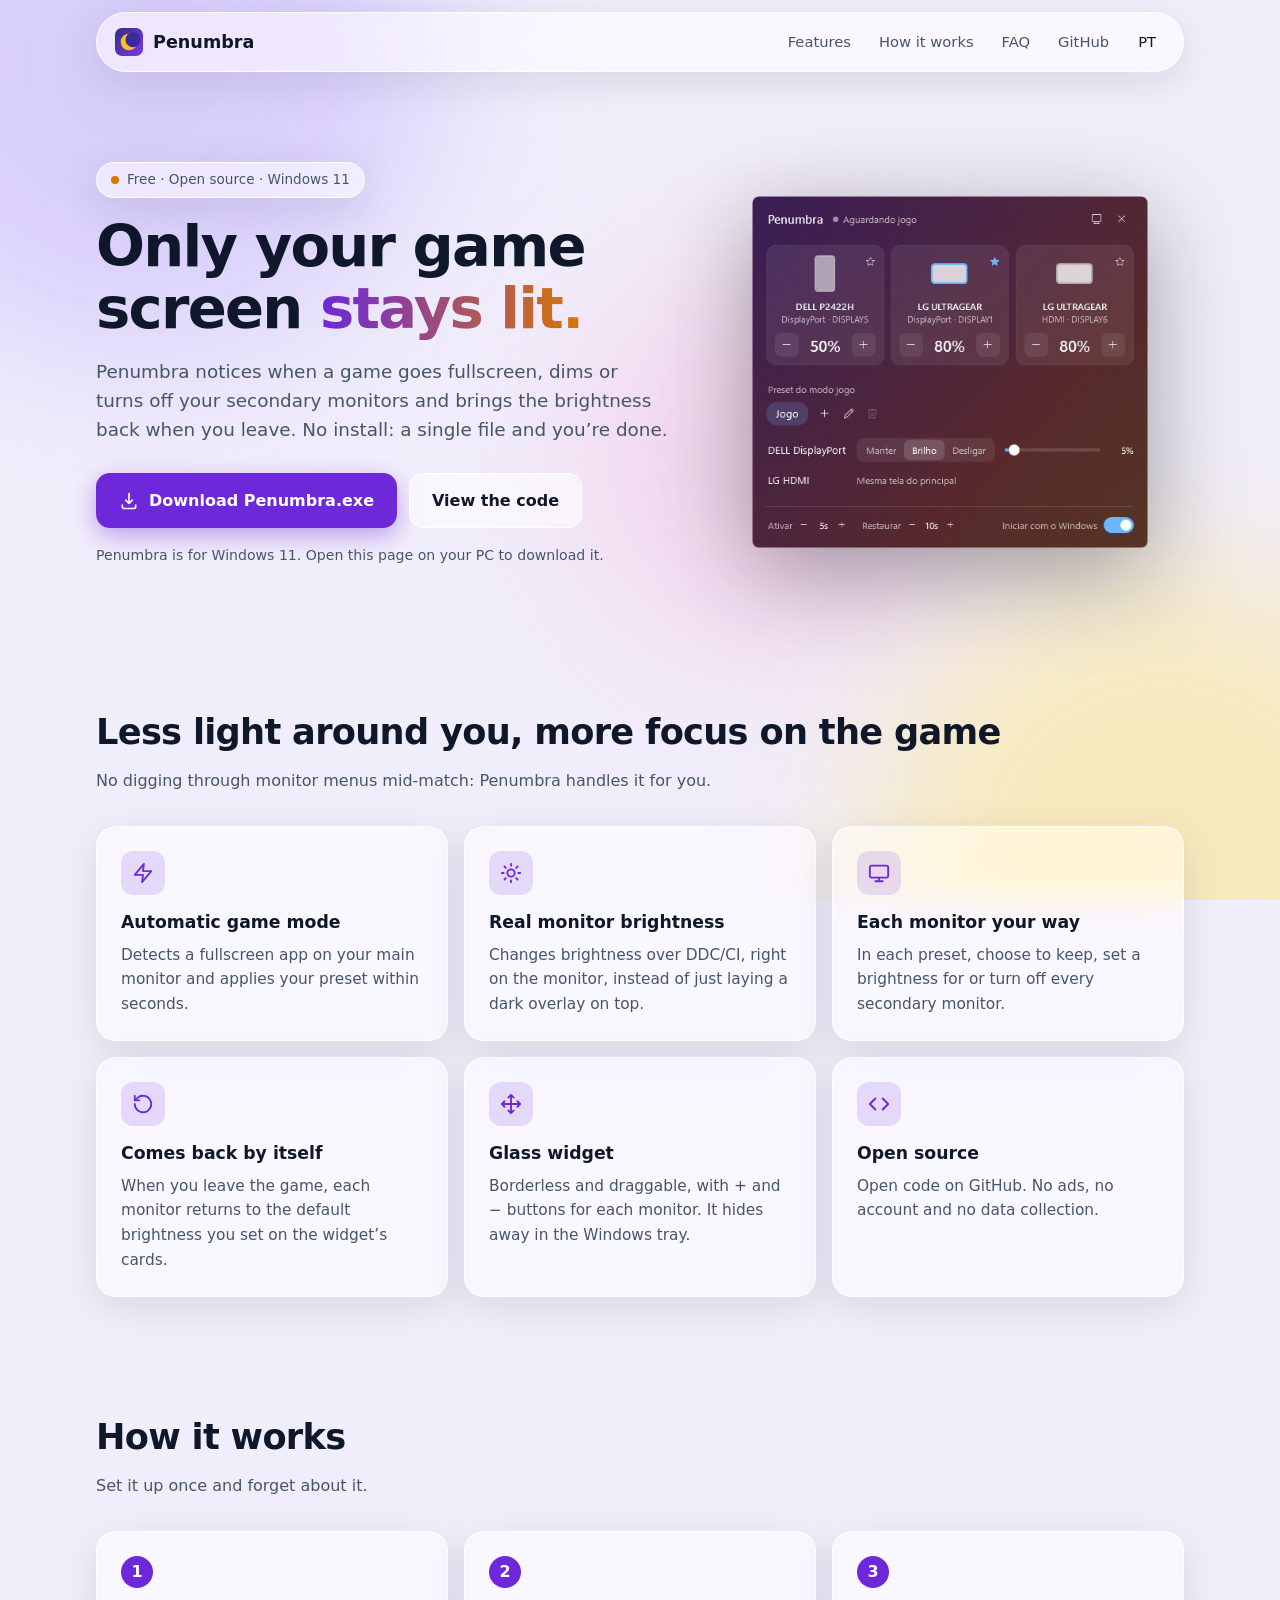
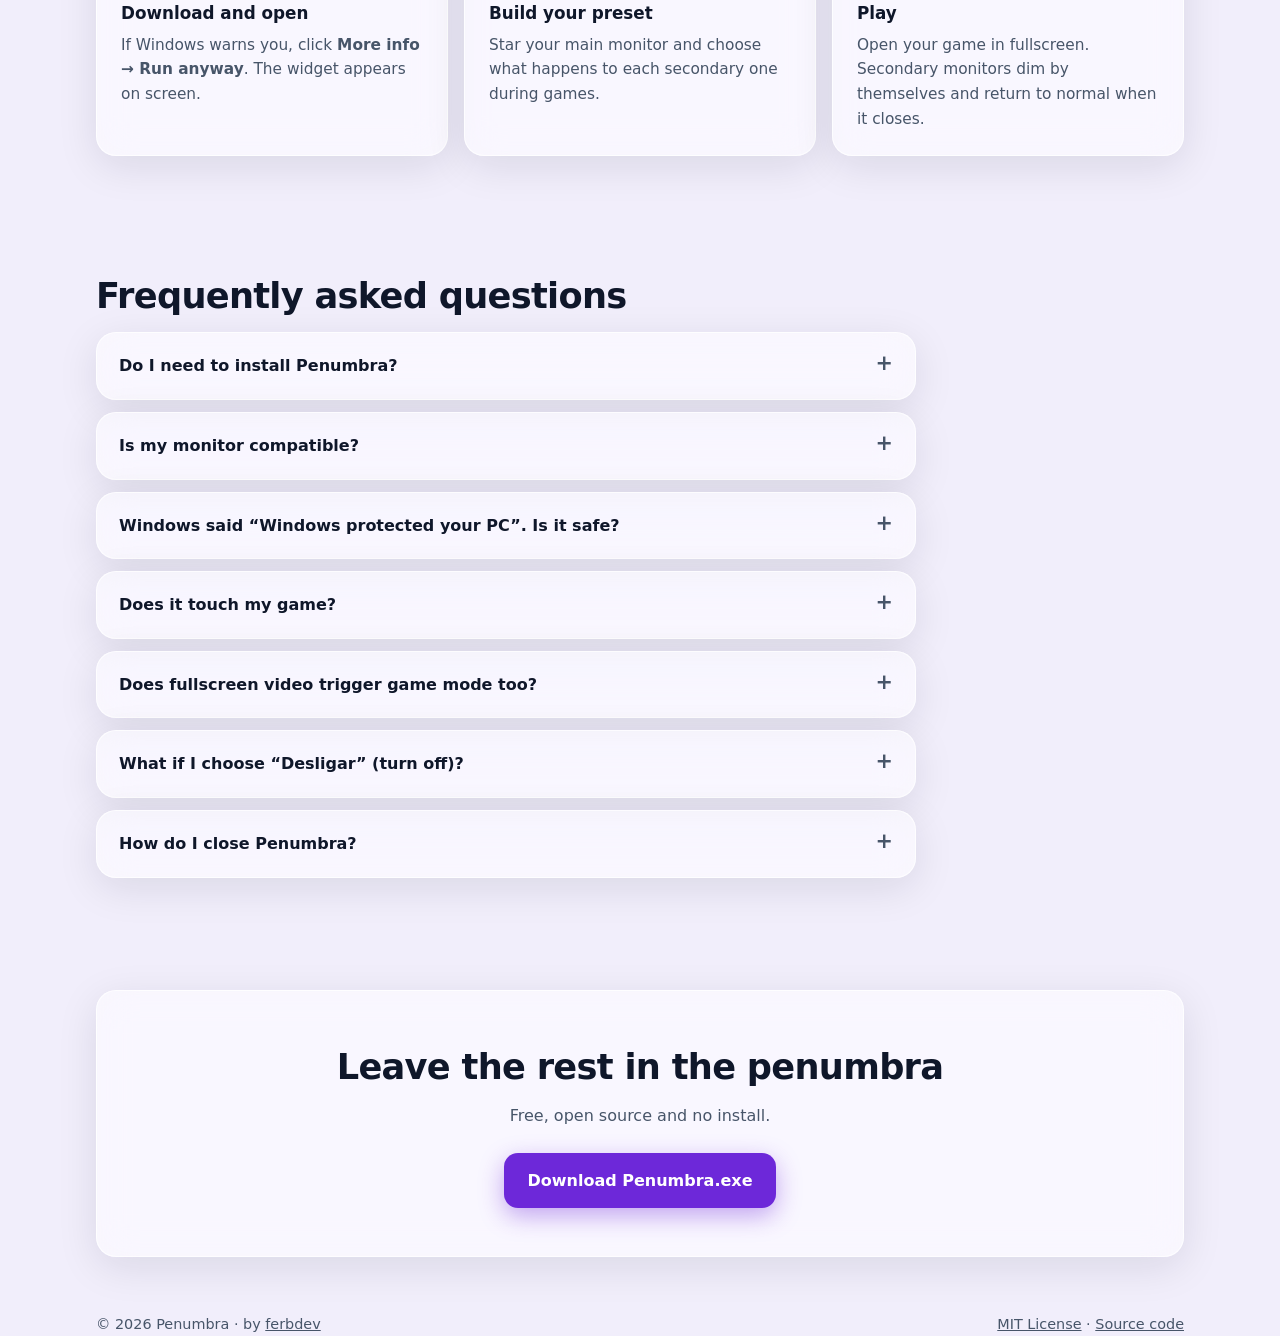
==== site/en/index.html @ 664ada7e "Primeira versao do Penumbra" ====
<!doctype html>
<html lang="en">
<head>
  <meta charset="utf-8">
  <meta name="viewport" content="width=device-width, initial-scale=1">
  <title>Penumbra: dim your secondary monitors while gaming (free)</title>
  <meta name="description" content="Penumbra is a free, open source Windows 11 widget that detects your fullscreen game, dims or turns off secondary monitors and restores brightness when you leave. Portable: a single .exe.">
  <meta name="keywords" content="dim secondary monitor, monitor brightness while gaming, windows brightness control, ddc/ci, game mode, multiple monitors, windows widget, free, open source">
  <meta name="theme-color" content="#f1eefb" media="(prefers-color-scheme: light)">
  <meta name="theme-color" content="#0c0a14" media="(prefers-color-scheme: dark)">
  <link rel="canonical" href="https://ferbdev.github.io/penumbra/en/">
  <link rel="alternate" hreflang="pt-BR" href="https://ferbdev.github.io/penumbra/">
  <link rel="alternate" hreflang="en" href="https://ferbdev.github.io/penumbra/en/">
  <link rel="alternate" hreflang="x-default" href="https://ferbdev.github.io/penumbra/en/">
  <link rel="icon" href="../assets/favicon.svg" type="image/svg+xml">

  <meta property="og:type" content="website">
  <meta property="og:site_name" content="Penumbra">
  <meta property="og:locale" content="en_US">
  <meta property="og:locale:alternate" content="pt_BR">
  <meta property="og:url" content="https://ferbdev.github.io/penumbra/en/">
  <meta property="og:title" content="Penumbra: only your game screen stays lit">
  <meta property="og:description" content="Free Windows 11 widget that dims your secondary monitors while you play. A single .exe, no install.">
  <meta property="og:image" content="https://ferbdev.github.io/penumbra/assets/og.png">
  <meta property="og:image:width" content="1200">
  <meta property="og:image:height" content="630">
  <meta property="og:image:alt" content="Penumbra widget showing brightness for each monitor and the game mode preset">
  <meta name="twitter:card" content="summary_large_image">

  <link rel="stylesheet" href="../assets/styles.css">

  <script type="application/ld+json">
  {
    "@context": "https://schema.org",
    "@type": "SoftwareApplication",
    "name": "Penumbra",
    "description": "Windows widget that dims or turns off secondary monitors during fullscreen games and restores brightness when you leave.",
    "applicationCategory": "UtilitiesApplication",
    "operatingSystem": "Windows 11",
    "url": "https://ferbdev.github.io/penumbra/en/",
    "downloadUrl": "https://github.com/ferbdev/penumbra/releases/latest/download/Penumbra.exe",
    "screenshot": "https://ferbdev.github.io/penumbra/assets/widget.png",
    "image": "https://ferbdev.github.io/penumbra/assets/og.png",
    "inLanguage": ["en", "pt-BR"],
    "isAccessibleForFree": true,
    "license": "https://opensource.org/licenses/MIT",
    "offers": { "@type": "Offer", "price": "0", "priceCurrency": "USD" },
    "author": { "@type": "Person", "name": "ferbdev", "url": "https://github.com/ferbdev" },
    "softwareVersion": "0.1.0",
    "processorRequirements": "x64",
    "sameAs": ["https://github.com/ferbdev/penumbra"]
  }
  </script>
</head>
<body>
  <div class="backdrop" aria-hidden="true"><span></span><span></span><span></span></div>

  <nav class="nav glass" aria-label="Main">
    <a class="brand" href="./" aria-label="Penumbra, home page">
      <img src="../assets/favicon.svg" alt="" width="28" height="28">
      Penumbra
    </a>
    <ul class="nav-links">
      <li><a href="#features">Features</a></li>
      <li><a href="#how-it-works">How it works</a></li>
      <li><a href="#faq">FAQ</a></li>
      <li><a href="https://github.com/ferbdev/penumbra" rel="noopener">GitHub</a></li>
      <li class="keep"><a class="lang" href="../" hreflang="pt-BR" lang="pt-BR">PT</a></li>
    </ul>
  </nav>

  <main class="container">
    <section class="hero">
      <div>
        <span class="eyebrow glass"><span class="dot" aria-hidden="true"></span>Free · Open source · Windows 11</span>
        <h1>Only your game screen <span class="grad">stays lit.</span></h1>
        <p class="lead">
          Penumbra notices when a game goes fullscreen, dims or turns off your secondary monitors
          and brings the brightness back when you leave. No install: a single file and you’re done.
        </p>
        <div class="cta">
          <a class="btn btn-primary" href="https://github.com/ferbdev/penumbra/releases/latest/download/Penumbra.exe" data-action="download">
            <svg viewBox="0 0 24 24" fill="none" stroke="currentColor" stroke-width="2" stroke-linecap="round" stroke-linejoin="round" aria-hidden="true"><path d="M12 3v12m0 0-4-4m4 4 4-4M4 17v2a2 2 0 0 0 2 2h12a2 2 0 0 0 2-2v-2"/></svg>
            Download Penumbra.exe
          </a>
          <a class="btn btn-ghost" href="https://github.com/ferbdev/penumbra" rel="noopener">View the code</a>
        </div>
        <p class="meta" data-platform-note>Portable · Windows 11 64-bit · nothing to install</p>
      </div>

      <div class="showcase">
        <img src="../assets/widget.png" alt="Penumbra widget with a brightness card for each monitor and the game mode preset" width="500" height="445" fetchpriority="high">
      </div>
    </section>

    <section id="features" aria-labelledby="features-title">
      <h2 class="section-title" id="features-title">Less light around you, more focus on the game</h2>
      <p class="section-sub">No digging through monitor menus mid-match: Penumbra handles it for you.</p>
      <ul class="features">
        <li class="feature glass">
          <div class="icon"><svg viewBox="0 0 24 24" fill="none" stroke="currentColor" stroke-width="2" stroke-linecap="round" stroke-linejoin="round" aria-hidden="true"><path d="M13 2 3 14h9l-1 8 10-12h-9z"/></svg></div>
          <h3>Automatic game mode</h3>
          <p>Detects a fullscreen app on your main monitor and applies your preset within seconds.</p>
        </li>
        <li class="feature glass">
          <div class="icon"><svg viewBox="0 0 24 24" fill="none" stroke="currentColor" stroke-width="2" stroke-linecap="round" aria-hidden="true"><circle cx="12" cy="12" r="4"/><path d="M12 2v2M12 20v2M4.9 4.9l1.4 1.4M17.7 17.7l1.4 1.4M2 12h2M20 12h2M4.9 19.1l1.4-1.4M17.7 6.3l1.4-1.4"/></svg></div>
          <h3>Real monitor brightness</h3>
          <p>Changes brightness over DDC/CI, right on the monitor, instead of just laying a dark overlay on top.</p>
        </li>
        <li class="feature glass">
          <div class="icon"><svg viewBox="0 0 24 24" fill="none" stroke="currentColor" stroke-width="2" stroke-linecap="round" stroke-linejoin="round" aria-hidden="true"><rect x="2" y="4" width="20" height="13" rx="2"/><path d="M8 21h8M12 17v4"/></svg></div>
          <h3>Each monitor your way</h3>
          <p>In each preset, choose to keep, set a brightness for or turn off every secondary monitor.</p>
        </li>
        <li class="feature glass">
          <div class="icon"><svg viewBox="0 0 24 24" fill="none" stroke="currentColor" stroke-width="2" stroke-linecap="round" stroke-linejoin="round" aria-hidden="true"><path d="M3 12a9 9 0 1 0 3-6.7L3 8"/><path d="M3 3v5h5"/></svg></div>
          <h3>Comes back by itself</h3>
          <p>When you leave the game, each monitor returns to the default brightness you set on the widget’s cards.</p>
        </li>
        <li class="feature glass">
          <div class="icon"><svg viewBox="0 0 24 24" fill="none" stroke="currentColor" stroke-width="2" stroke-linecap="round" stroke-linejoin="round" aria-hidden="true"><path d="M5 9l-3 3 3 3M9 5l3-3 3 3M15 19l-3 3-3-3M19 9l3 3-3 3M2 12h20M12 2v20"/></svg></div>
          <h3>Glass widget</h3>
          <p>Borderless and draggable, with + and − buttons for each monitor. It hides away in the Windows tray.</p>
        </li>
        <li class="feature glass">
          <div class="icon"><svg viewBox="0 0 24 24" fill="none" stroke="currentColor" stroke-width="2" stroke-linecap="round" stroke-linejoin="round" aria-hidden="true"><path d="M16 18l6-6-6-6M8 6l-6 6 6 6"/></svg></div>
          <h3>Open source</h3>
          <p>Open code on GitHub. No ads, no account and no data collection.</p>
        </li>
      </ul>
    </section>

    <section id="how-it-works" aria-labelledby="how-title">
      <h2 class="section-title" id="how-title">How it works</h2>
      <p class="section-sub">Set it up once and forget about it.</p>
      <ol class="steps">
        <li class="step glass">
          <h3>Download and open</h3>
          <p>If Windows warns you, click <strong>More info → Run anyway</strong>. The widget appears on screen.</p>
        </li>
        <li class="step glass">
          <h3>Build your preset</h3>
          <p>Star your main monitor and choose what happens to each secondary one during games.</p>
        </li>
        <li class="step glass">
          <h3>Play</h3>
          <p>Open your game in fullscreen. Secondary monitors dim by themselves and return to normal when it closes.</p>
        </li>
      </ol>
    </section>

    <section id="faq" aria-labelledby="faq-title">
      <h2 class="section-title" id="faq-title">Frequently asked questions</h2>
      <div class="faq">
        <details class="glass">
          <summary>Do I need to install Penumbra?</summary>
          <p>No. It’s a single <code>Penumbra.exe</code> with everything built in, including .NET. Just download and open it. It doesn’t ask for administrator rights.</p>
        </details>
        <details class="glass">
          <summary>Is my monitor compatible?</summary>
          <p>It needs to support DDC/CI, which is common on external monitors and sometimes has to be enabled in the monitor’s own menu. Laptop screens, some adapters and some docks don’t offer this control. When there’s no response, the card shows N/D.</p>
        </details>
        <details class="glass">
          <summary>Windows said “Windows protected your PC”. Is it safe?</summary>
          <p>This SmartScreen warning appears for new programs without a digital signature yet. Penumbra’s code is open and the executable is built automatically on GitHub from it, with a SHA-256 hash published for each release. Click <strong>More info → Run anyway</strong>.</p>
        </details>
        <details class="glass">
          <summary>Does it touch my game?</summary>
          <p>No. Penumbra only checks whether the active window covers the main monitor. It doesn’t inject anything into the game or read its memory.</p>
        </details>
        <details class="glass">
          <summary>Does fullscreen video trigger game mode too?</summary>
          <p>Yes, because detection is based on fullscreen. To watch without triggering it, use <strong>Pausar detecção</strong> (pause detection) in the tray icon menu.</p>
        </details>
        <details class="glass">
          <summary>What if I choose “Desligar” (turn off)?</summary>
          <p>Some monitors only come back with their physical button, or make Windows move your open windows. If that happens with yours, use 0% brightness in the preset.</p>
        </details>
        <details class="glass">
          <summary>How do I close Penumbra?</summary>
          <p>The widget’s X only hides it. To quit, right-click the tray icon and choose <strong>Sair</strong> (exit).</p>
        </details>
      </div>
    </section>

    <section aria-labelledby="final-title">
      <div class="final-cta glass">
        <h2 class="section-title" id="final-title">Leave the rest in the penumbra</h2>
        <p class="section-sub" style="margin: 0 auto 24px;">Free, open source and no install.</p>
        <div class="cta">
          <a class="btn btn-primary" href="https://github.com/ferbdev/penumbra/releases/latest/download/Penumbra.exe" data-action="download">Download Penumbra.exe</a>
        </div>
      </div>
    </section>
  </main>

  <footer class="container">
    <div class="row">
      <span>© 2026 Penumbra · by <a href="https://github.com/ferbdev" rel="noopener">ferbdev</a></span>
      <span><a href="https://github.com/ferbdev/penumbra/blob/main/LICENSE" rel="noopener">MIT License</a> · <a href="https://github.com/ferbdev/penumbra" rel="noopener">Source code</a></span>
    </div>
  </footer>

  <script src="../assets/app.js" defer></script>
</body>
</html>
---- site/assets/styles.css ----
:root {
  --bg: #f1eefb;
  --text: #0f172a;
  --muted: #475569;
  --accent: #6d28d9;
  --accent-2: #d97706;
  --accent-contrast: #ffffff;
  --glass: rgba(255, 255, 255, 0.55);
  --glass-strong: rgba(255, 255, 255, 0.72);
  --glass-border: rgba(255, 255, 255, 0.75);
  --shadow: 0 10px 40px rgba(15, 23, 42, 0.10);
  --blob-1: #c4b5fd;
  --blob-2: #fde68a;
  --blob-3: #f9a8d4;
  --radius: 20px;
  --max: 1120px;
  color-scheme: light;
}

@media (prefers-color-scheme: dark) {
  :root {
    --bg: #0c0a14;
    --text: #f1f5f9;
    --muted: #94a3b8;
    --accent: #a78bfa;
    --accent-2: #fbbf24;
    --accent-contrast: #0c0a14;
    --glass: rgba(24, 28, 37, 0.55);
    --glass-strong: rgba(24, 28, 37, 0.75);
    --glass-border: rgba(255, 255, 255, 0.08);
    --shadow: 0 10px 40px rgba(0, 0, 0, 0.45);
    --blob-1: #4c1d95;
    --blob-2: #b45309;
    --blob-3: #312e81;
    color-scheme: dark;
  }
}

* { box-sizing: border-box; }

html { scroll-behavior: smooth; }

body {
  margin: 0;
  min-height: 100vh;
  background: var(--bg);
  color: var(--text);
  font-family: "Segoe UI Variable Text", "Segoe UI", system-ui, -apple-system, Roboto, "Helvetica Neue", Arial, sans-serif;
  line-height: 1.6;
  -webkit-font-smoothing: antialiased;
  overflow-x: hidden;
}

/* Manchas de cor desfocadas atrás do vidro */
.backdrop {
  position: fixed;
  inset: 0;
  z-index: -1;
  overflow: hidden;
  pointer-events: none;
}
.backdrop span {
  position: absolute;
  width: 46vmax;
  height: 46vmax;
  border-radius: 50%;
  filter: blur(80px);
  opacity: 0.55;
}
.backdrop span:nth-child(1) { background: var(--blob-1); top: -18vmax; left: -12vmax; }
.backdrop span:nth-child(2) { background: var(--blob-2); bottom: -20vmax; right: -14vmax; }
.backdrop span:nth-child(3) { background: var(--blob-3); top: 30%; left: 45%; width: 30vmax; height: 30vmax; opacity: 0.35; }

.glass {
  background: var(--glass);
  border: 1px solid var(--glass-border);
  border-radius: var(--radius);
  box-shadow: var(--shadow);
  -webkit-backdrop-filter: blur(18px) saturate(160%);
  backdrop-filter: blur(18px) saturate(160%);
}

.container {
  width: 100%;
  max-width: var(--max);
  margin: 0 auto;
  padding: 0 16px;
}

a { color: var(--accent); }

/* Navegação */
.nav {
  position: sticky;
  top: 12px;
  z-index: 10;
  margin: 12px auto 0;
  max-width: calc(var(--max) - 32px);
  width: calc(100% - 32px);
  display: flex;
  align-items: center;
  justify-content: space-between;
  gap: 12px;
  padding: 10px 14px 10px 18px;
  border-radius: 999px;
}
.brand {
  display: flex;
  align-items: center;
  gap: 10px;
  font-weight: 700;
  font-size: 1.1rem;
  color: var(--text);
  text-decoration: none;
}
.brand img { width: 28px; height: 28px; }
.nav-links {
  display: flex;
  align-items: center;
  gap: 4px;
  list-style: none;
  margin: 0;
  padding: 0;
}
.nav-links a {
  display: block;
  padding: 6px 12px;
  border-radius: 999px;
  color: var(--muted);
  text-decoration: none;
  font-size: 0.92rem;
}
.nav-links a:hover { color: var(--text); background: var(--glass-strong); }
.nav-links .lang { border: 1px solid var(--glass-border); color: var(--text); }

/* Hero */
.hero {
  display: grid;
  grid-template-columns: 1.1fr 0.9fr;
  align-items: center;
  gap: 48px;
  padding: 88px 0 64px;
}
.eyebrow {
  display: inline-flex;
  align-items: center;
  gap: 8px;
  padding: 6px 14px;
  border-radius: 999px;
  font-size: 0.85rem;
  color: var(--muted);
}
.eyebrow .dot {
  width: 8px;
  height: 8px;
  border-radius: 50%;
  background: var(--accent-2);
  box-shadow: 0 0 0 0 var(--accent-2);
  animation: beat 1.6s ease-out infinite;
}
h1 {
  font-size: clamp(2.2rem, 5vw, 3.6rem);
  line-height: 1.08;
  letter-spacing: -0.03em;
  margin: 18px 0 16px;
}
h1 .grad {
  background: linear-gradient(90deg, var(--accent), var(--accent-2));
  -webkit-background-clip: text;
  background-clip: text;
  color: transparent;
}
.lead {
  font-size: 1.15rem;
  color: var(--muted);
  max-width: 34em;
  margin: 0 0 28px;
}
.cta {
  display: flex;
  flex-wrap: wrap;
  gap: 12px;
  align-items: center;
}
.btn {
  display: inline-flex;
  align-items: center;
  gap: 10px;
  padding: 14px 22px;
  border-radius: 14px;
  border: 1px solid transparent;
  font: inherit;
  font-weight: 600;
  font-size: 1rem;
  text-decoration: none;
  cursor: pointer;
  transition: transform 0.15s ease, box-shadow 0.15s ease, background 0.15s ease;
}
.btn svg { width: 20px; height: 20px; flex: none; }
.btn-primary {
  background: var(--accent);
  color: var(--accent-contrast);
  box-shadow: 0 8px 24px color-mix(in srgb, var(--accent) 40%, transparent);
}
.btn-primary:hover { transform: translateY(-1px); }
.btn-primary:disabled { opacity: 0.5; cursor: not-allowed; transform: none; }
.btn-ghost {
  background: var(--glass);
  border-color: var(--glass-border);
  color: var(--text);
  -webkit-backdrop-filter: blur(12px);
  backdrop-filter: blur(12px);
}
.btn-ghost:hover { background: var(--glass-strong); }
.btn:focus-visible { outline: 3px solid color-mix(in srgb, var(--accent) 50%, transparent); outline-offset: 2px; }
.meta {
  margin-top: 16px;
  font-size: 0.88rem;
  color: var(--muted);
}

.showcase {
  position: relative;
  display: grid;
  place-items: center;
  padding: 36px;
}
.showcase img {
  width: 100%;
  max-width: 480px;
  height: auto;
  filter: drop-shadow(0 24px 48px rgba(0, 0, 0, 0.35));
  animation: float 6s ease-in-out infinite;
}

/* Seções */
section { padding: 56px 0; }
.section-title {
  font-size: clamp(1.6rem, 3vw, 2.2rem);
  letter-spacing: -0.02em;
  margin: 0 0 8px;
}
.section-sub { color: var(--muted); margin: 0 0 32px; max-width: 40em; }

.features {
  display: grid;
  grid-template-columns: repeat(3, 1fr);
  gap: 16px;
  list-style: none;
  padding: 0;
  margin: 0;
}
.feature { padding: 24px; }
.feature .icon {
  display: grid;
  place-items: center;
  width: 44px;
  height: 44px;
  border-radius: 12px;
  background: color-mix(in srgb, var(--accent) 14%, transparent);
  color: var(--accent);
  margin-bottom: 14px;
}
.feature .icon svg { width: 22px; height: 22px; }
.feature h3 { margin: 0 0 6px; font-size: 1.08rem; }
.feature p { margin: 0; color: var(--muted); font-size: 0.96rem; }

.steps {
  display: grid;
  grid-template-columns: repeat(3, 1fr);
  gap: 16px;
  counter-reset: step;
  list-style: none;
  padding: 0;
  margin: 0;
}
.step { padding: 24px; position: relative; }
.step::before {
  counter-increment: step;
  content: counter(step);
  display: grid;
  place-items: center;
  width: 32px;
  height: 32px;
  border-radius: 50%;
  background: var(--accent);
  color: var(--accent-contrast);
  font-weight: 700;
  margin-bottom: 12px;
}
.step h3 { margin: 0 0 6px; font-size: 1.05rem; }
.step p { margin: 0; color: var(--muted); font-size: 0.96rem; }

.faq { display: grid; gap: 12px; max-width: 820px; }
.faq details { padding: 4px 22px; }
.faq summary {
  cursor: pointer;
  padding: 16px 0;
  font-weight: 600;
  list-style: none;
  display: flex;
  justify-content: space-between;
  gap: 16px;
}
.faq summary::-webkit-details-marker { display: none; }
.faq summary::after { content: "+"; color: var(--muted); font-size: 1.3rem; line-height: 1; }
.faq details[open] summary::after { content: "−"; }
.faq details p { margin: 0 0 16px; color: var(--muted); }

.final-cta {
  text-align: center;
  padding: 48px 24px;
}
.final-cta .cta { justify-content: center; }

footer {
  padding: 32px 0 48px;
  color: var(--muted);
  font-size: 0.9rem;
}
footer .row { display: flex; flex-wrap: wrap; justify-content: space-between; gap: 12px; }
footer a { color: var(--muted); }

.sr-only {
  position: absolute;
  width: 1px;
  height: 1px;
  padding: 0;
  margin: -1px;
  overflow: hidden;
  clip: rect(0, 0, 0, 0);
  border: 0;
}

/* Guia pós-download: seta para a área de downloads do navegador (canto superior direito) */
.download-guide {
  position: fixed;
  top: 0;
  right: 0;
  z-index: 30;
  width: min(400px, 100%);
  padding: 8px 16px 16px;
  pointer-events: none;
  opacity: 0;
  visibility: hidden;
  transform: translateY(-12px);
  transition: opacity 0.25s ease, transform 0.25s ease, visibility 0s linear 0.25s;
}
.download-guide.show {
  opacity: 1;
  visibility: visible;
  transform: none;
  transition: opacity 0.25s ease, transform 0.25s ease;
}
.guide-arrow {
  display: flex;
  justify-content: flex-end;
  padding-right: 24px;
  color: var(--accent);
}
.guide-arrow svg {
  width: 48px;
  height: 48px;
  filter: drop-shadow(0 4px 12px color-mix(in srgb, var(--accent) 45%, transparent));
  animation: nudge 1.2s ease-in-out infinite;
}
.guide-panel {
  position: relative;
  margin-top: 4px;
  padding: 20px 20px 18px;
  max-height: calc(100vh - 80px);
  overflow-x: hidden;
  overflow-y: auto;
  background: var(--glass-strong);
  pointer-events: auto;
}
.guide-panel h4 { margin: 0 32px 10px 0; font-size: 1.08rem; }
.guide-close {
  position: absolute;
  top: 8px;
  right: 10px;
  border: 0;
  background: none;
  color: var(--muted);
  font-size: 1.4rem;
  line-height: 1;
  cursor: pointer;
}
.guide-notice {
  margin: 0 0 12px;
  padding: 10px 12px;
  border-radius: 12px;
  background: color-mix(in srgb, var(--accent) 12%, transparent);
  font-size: 0.92rem;
}
.guide-steps {
  margin: 0;
  padding-left: 22px;
  display: grid;
  gap: 12px;
  font-size: 0.94rem;
}
.guide-steps li::marker { color: var(--accent); font-weight: 700; }
.guide-hint {
  display: block;
  margin-top: 4px;
  color: var(--muted);
  font-size: 0.86rem;
}
kbd {
  display: inline-block;
  padding: 1px 6px;
  border: 1px solid var(--glass-border);
  border-bottom-width: 2px;
  border-radius: 6px;
  background: var(--glass);
  font-family: inherit;
  font-size: 0.82em;
}
/* Miniatura do aviso do SmartScreen, com "Mais informações" em destaque */
.smartscreen-mock {
  display: grid;
  gap: 6px;
  margin-top: 8px;
  padding: 12px 14px;
  border-radius: 10px;
  background: #0b5ba8;
  color: #fff;
  font-size: 0.82rem;
}
.ss-title { font-size: 0.98rem; }
.ss-more {
  justify-self: start;
  padding: 0 4px;
  border-radius: 4px;
  text-decoration: underline;
  outline: 2px solid #facc15;
  outline-offset: 2px;
  animation: highlight 1.6s ease-in-out infinite;
}
.ss-run {
  justify-self: end;
  padding: 4px 12px;
  border: 2px solid #facc15;
  background: #fff;
  color: #0b0e14;
  font-weight: 600;
}
.guide-next { margin: 14px 0 0; color: var(--muted); font-size: 0.88rem; }
.guide-actions { display: flex; flex-wrap: wrap; gap: 8px; margin-top: 14px; }
.guide-actions .btn { padding: 10px 16px; font-size: 0.92rem; }

@keyframes nudge { 0%, 100% { transform: translate(0, 0); } 50% { transform: translate(6px, -6px); } }
@keyframes highlight { 0%, 100% { outline-color: #facc15; } 50% { outline-color: transparent; } }
@keyframes float { 0%, 100% { transform: translateY(0); } 50% { transform: translateY(-10px); } }
@keyframes beat {
  0% { box-shadow: 0 0 0 0 color-mix(in srgb, var(--accent-2) 60%, transparent); }
  100% { box-shadow: 0 0 0 10px transparent; }
}

@media (prefers-reduced-motion: reduce) {
  *, *::before, *::after { animation: none !important; transition: none !important; }
}

@media (max-width: 900px) {
  .hero { grid-template-columns: 1fr; padding: 56px 0 32px; gap: 24px; text-align: center; }
  .lead { margin-left: auto; margin-right: auto; }
  .cta { justify-content: center; }
  .features, .steps { grid-template-columns: 1fr 1fr; }
}

@media (max-width: 640px) {
  .nav-links li:not(.keep) { display: none; }
  .features, .steps { grid-template-columns: 1fr; }
  .btn { width: 100%; justify-content: center; }
}
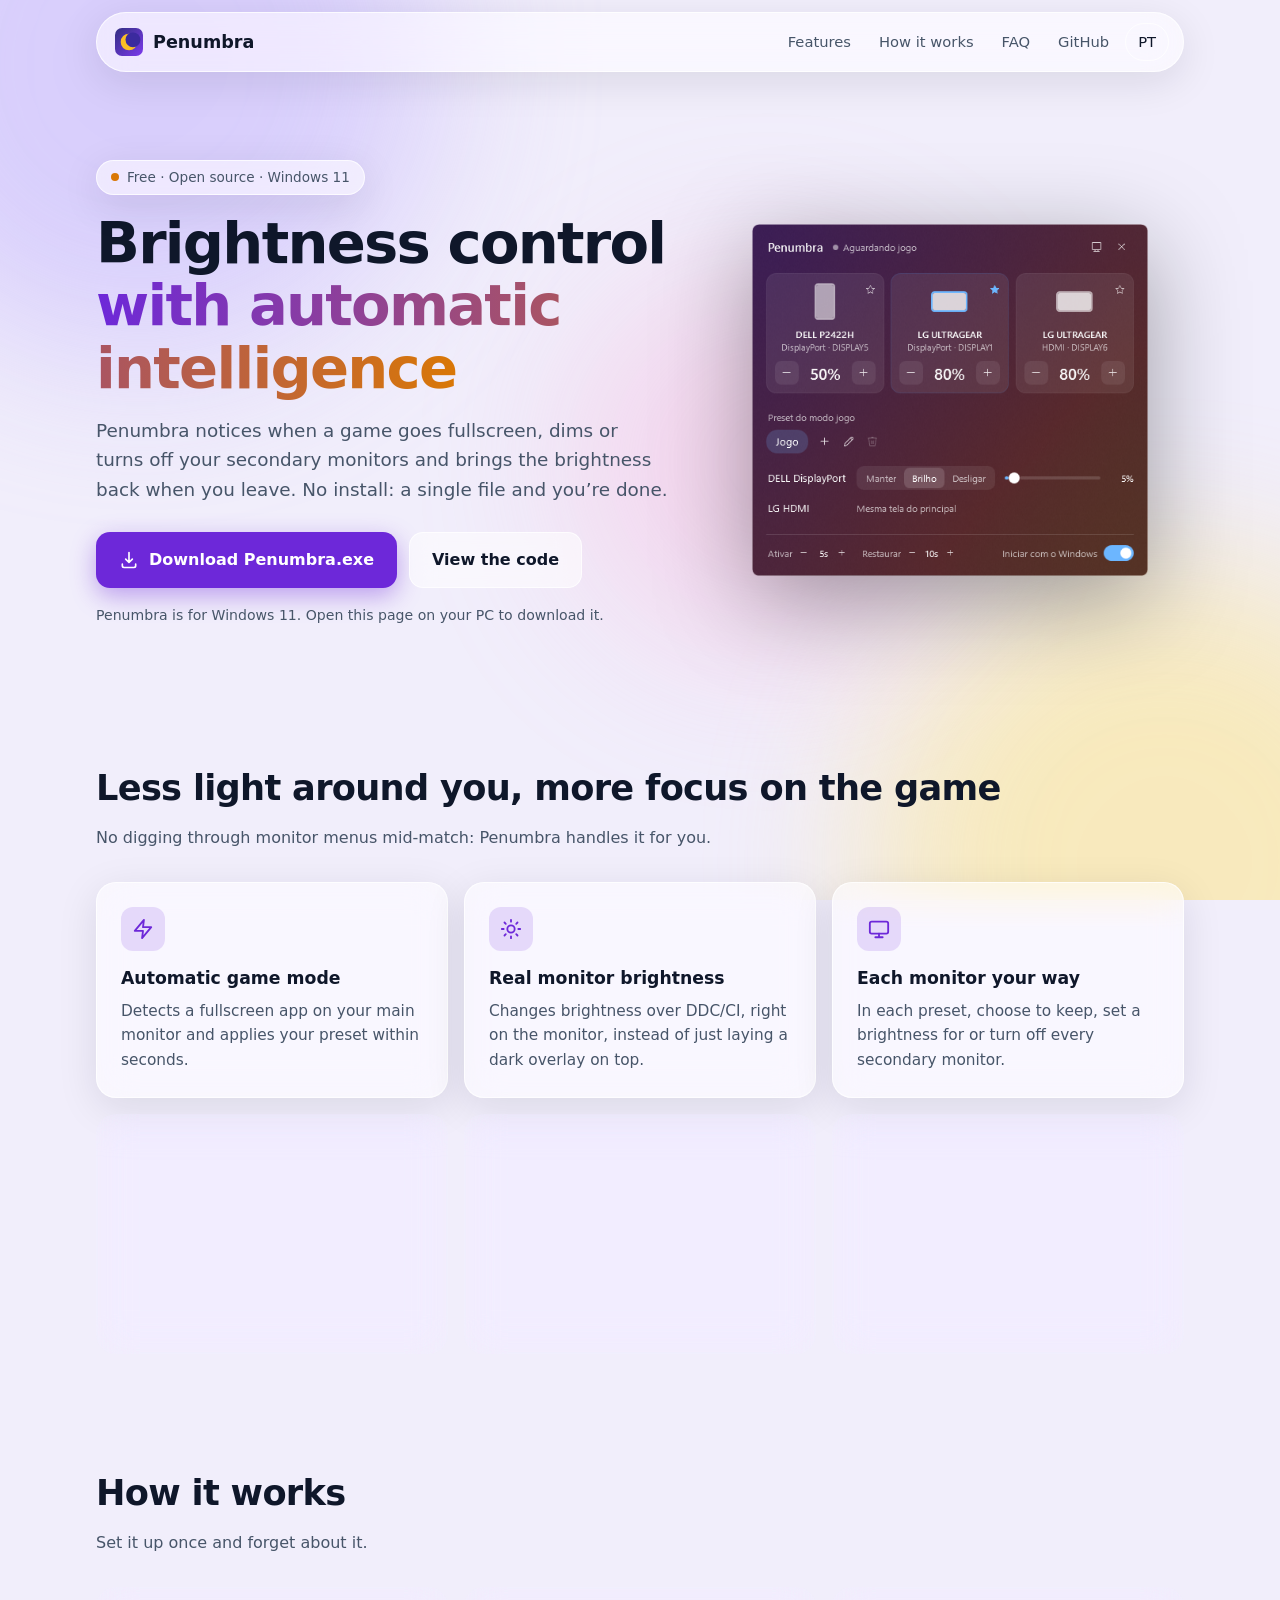
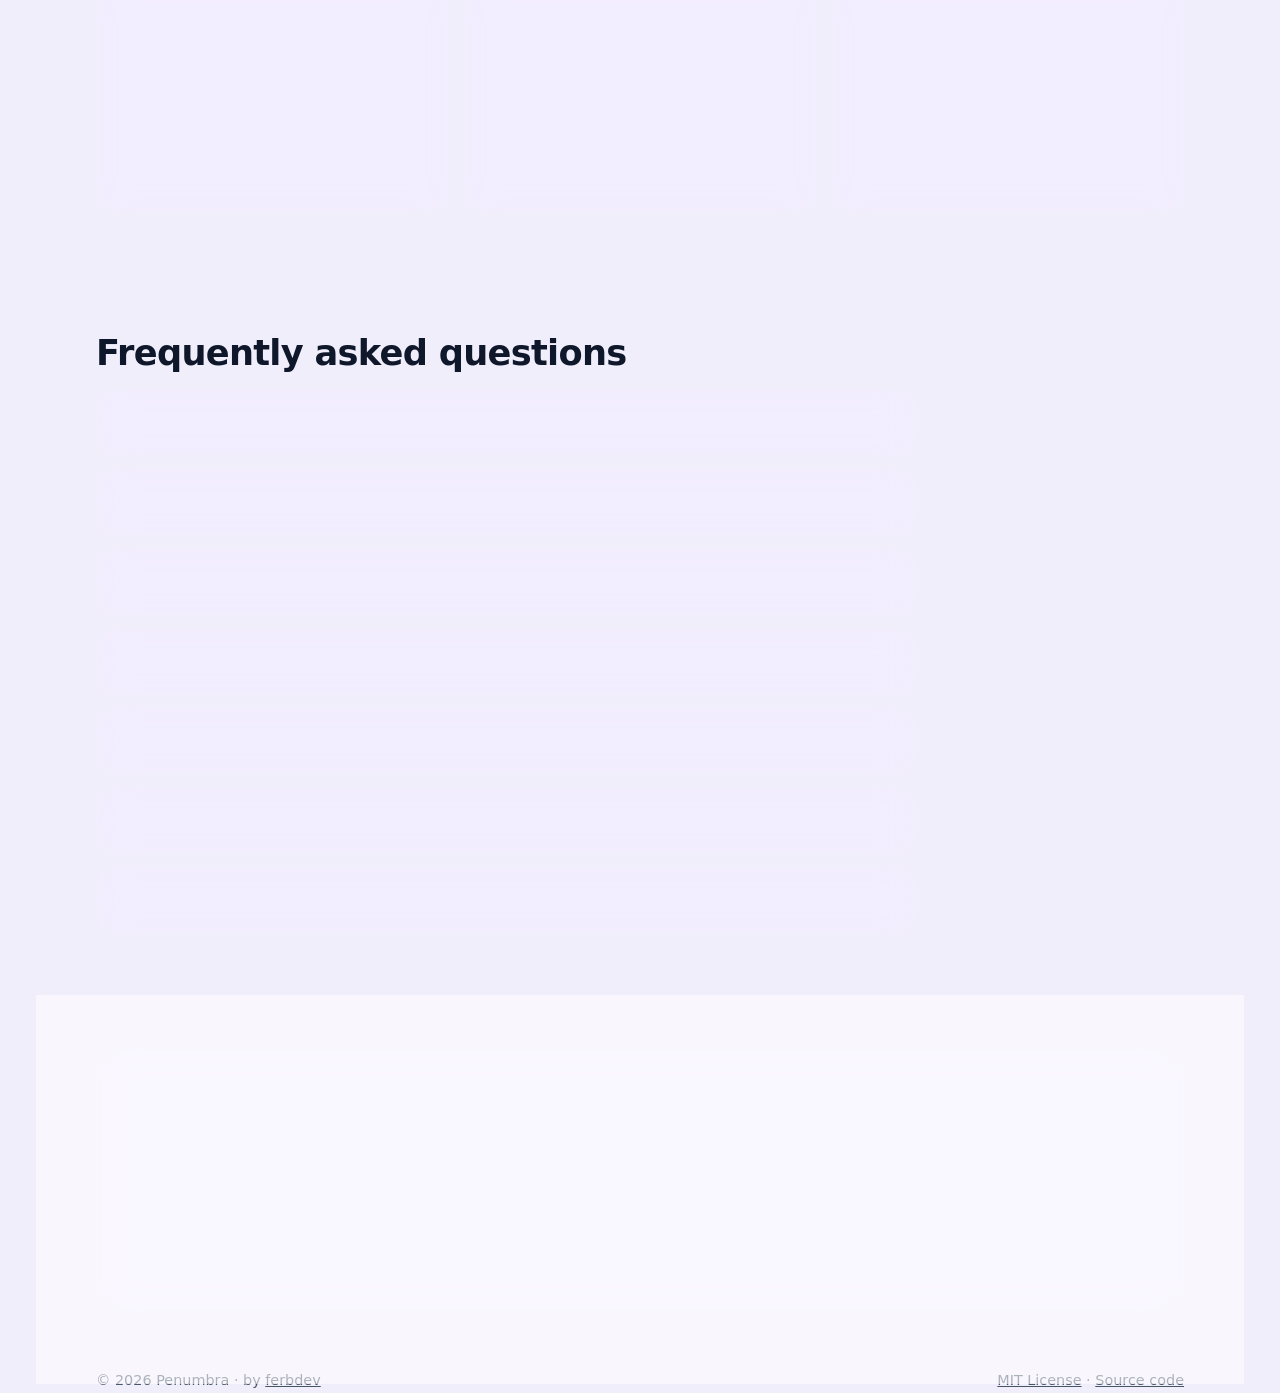
==== commit d7a3e935: "Atualiza o titulo do site" ====
--- a/site/en/index.html
+++ b/site/en/index.html
@@ -19,7 +19,7 @@
   <meta property="og:locale" content="en_US">
   <meta property="og:locale:alternate" content="pt_BR">
   <meta property="og:url" content="https://ferbdev.github.io/penumbra/en/">
-  <meta property="og:title" content="Penumbra: only your game screen stays lit">
+  <meta property="og:title" content="Penumbra: brightness control with automatic intelligence">
   <meta property="og:description" content="Free Windows 11 widget that dims your secondary monitors while you play. A single .exe, no install.">
   <meta property="og:image" content="https://ferbdev.github.io/penumbra/assets/og.png">
   <meta property="og:image:width" content="1200">
@@ -73,7 +73,7 @@
     <section class="hero">
       <div>
         <span class="eyebrow glass"><span class="dot" aria-hidden="true"></span>Free · Open source · Windows 11</span>
-        <h1>Only your game screen <span class="grad">stays lit.</span></h1>
+        <h1>Brightness control <span class="grad">with automatic intelligence</span></h1>
         <p class="lead">
           Penumbra notices when a game goes fullscreen, dims or turns off your secondary monitors
           and brings the brightness back when you leave. No install: a single file and you’re done.
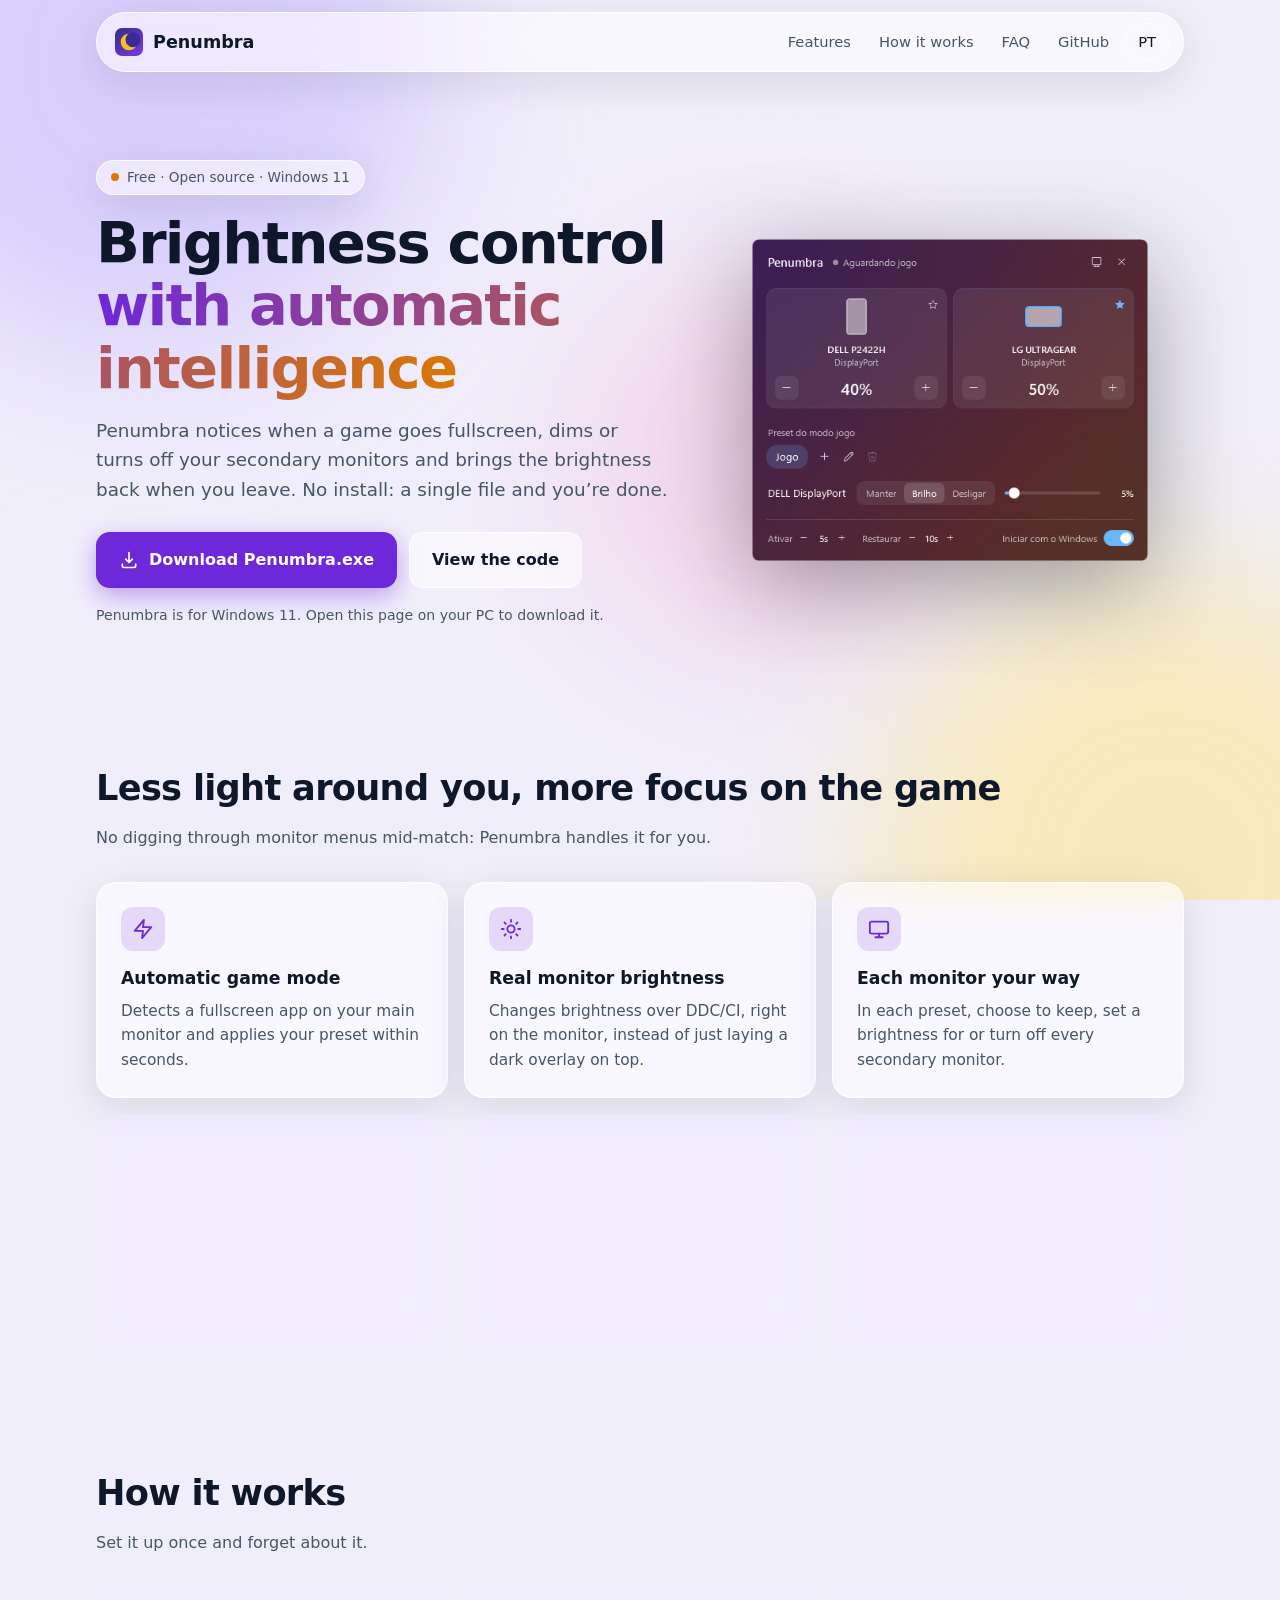
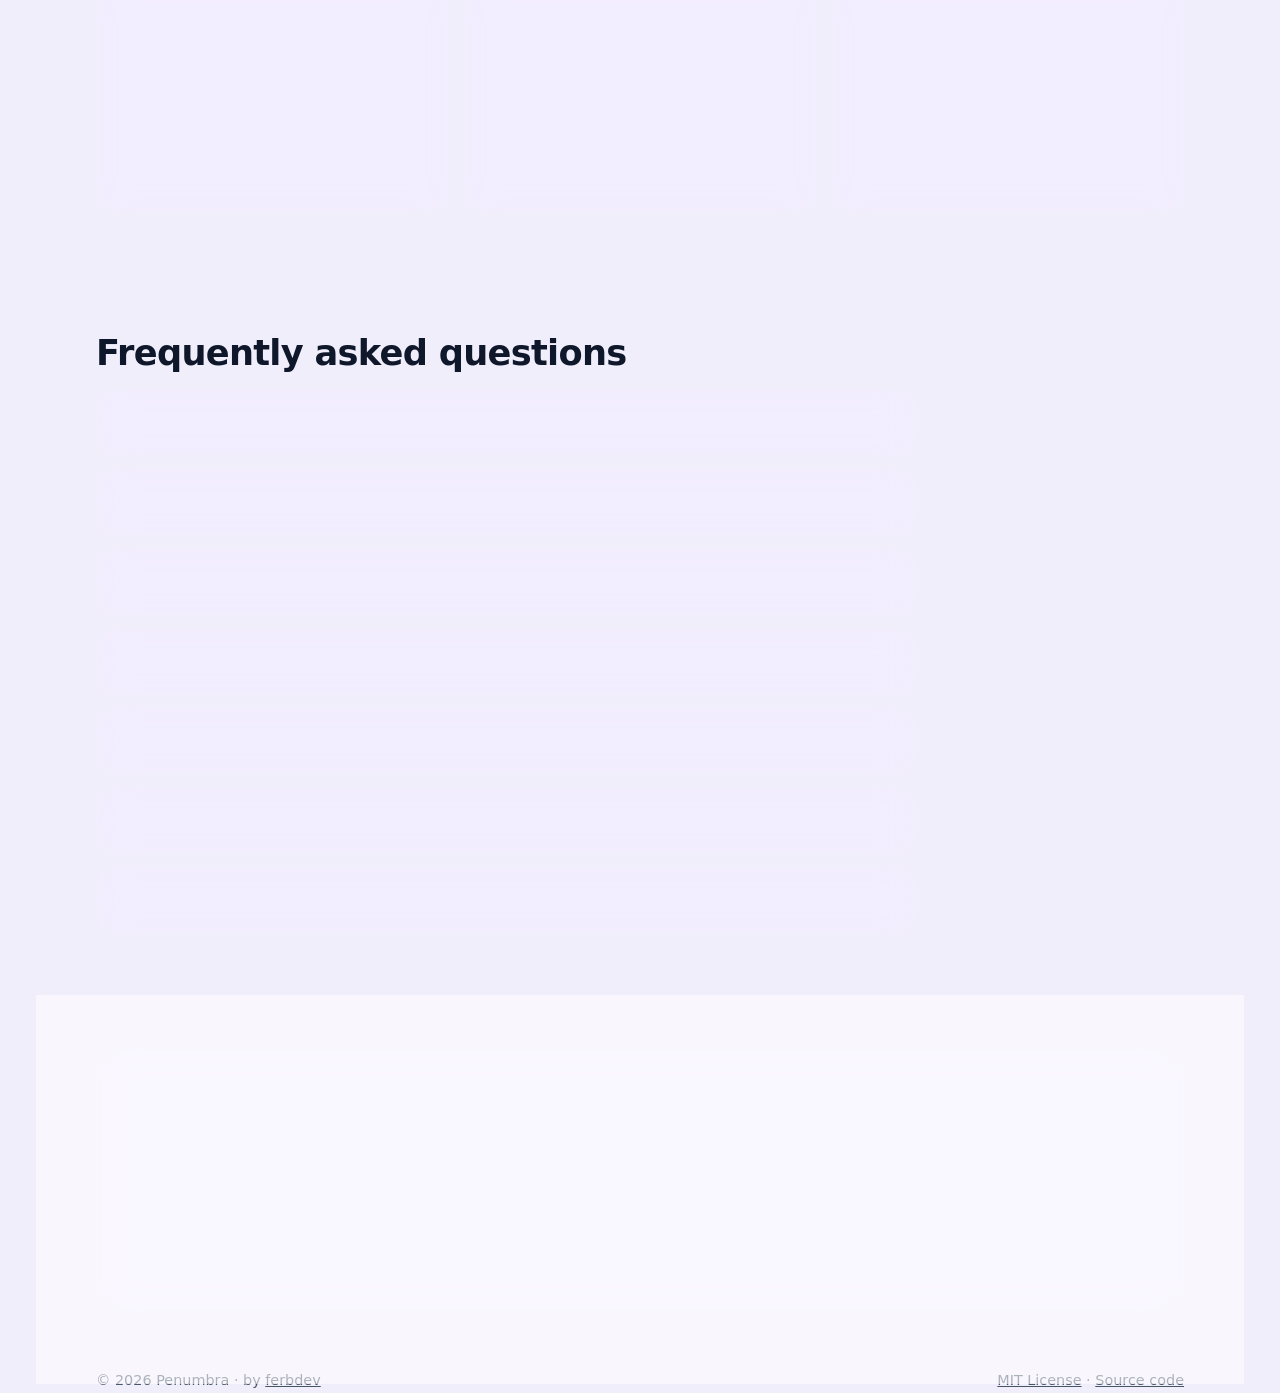
==== commit 31378baa: "Prepara a versao 0.1.1" ====
--- a/site/en/index.html
+++ b/site/en/index.html
@@ -46,7 +46,7 @@
     "license": "https://opensource.org/licenses/MIT",
     "offers": { "@type": "Offer", "price": "0", "priceCurrency": "USD" },
     "author": { "@type": "Person", "name": "ferbdev", "url": "https://github.com/ferbdev" },
-    "softwareVersion": "0.1.0",
+    "softwareVersion": "0.1.1",
     "processorRequirements": "x64",
     "sameAs": ["https://github.com/ferbdev/penumbra"]
   }
@@ -89,7 +89,7 @@
       </div>
 
       <div class="showcase">
-        <img src="../assets/widget.png" alt="Penumbra widget with a brightness card for each monitor and the game mode preset" width="500" height="445" fetchpriority="high">
+        <img src="../assets/widget.png" alt="Penumbra widget with a brightness card for each monitor and the game mode preset" width="500" height="407" fetchpriority="high">
       </div>
     </section>
 
